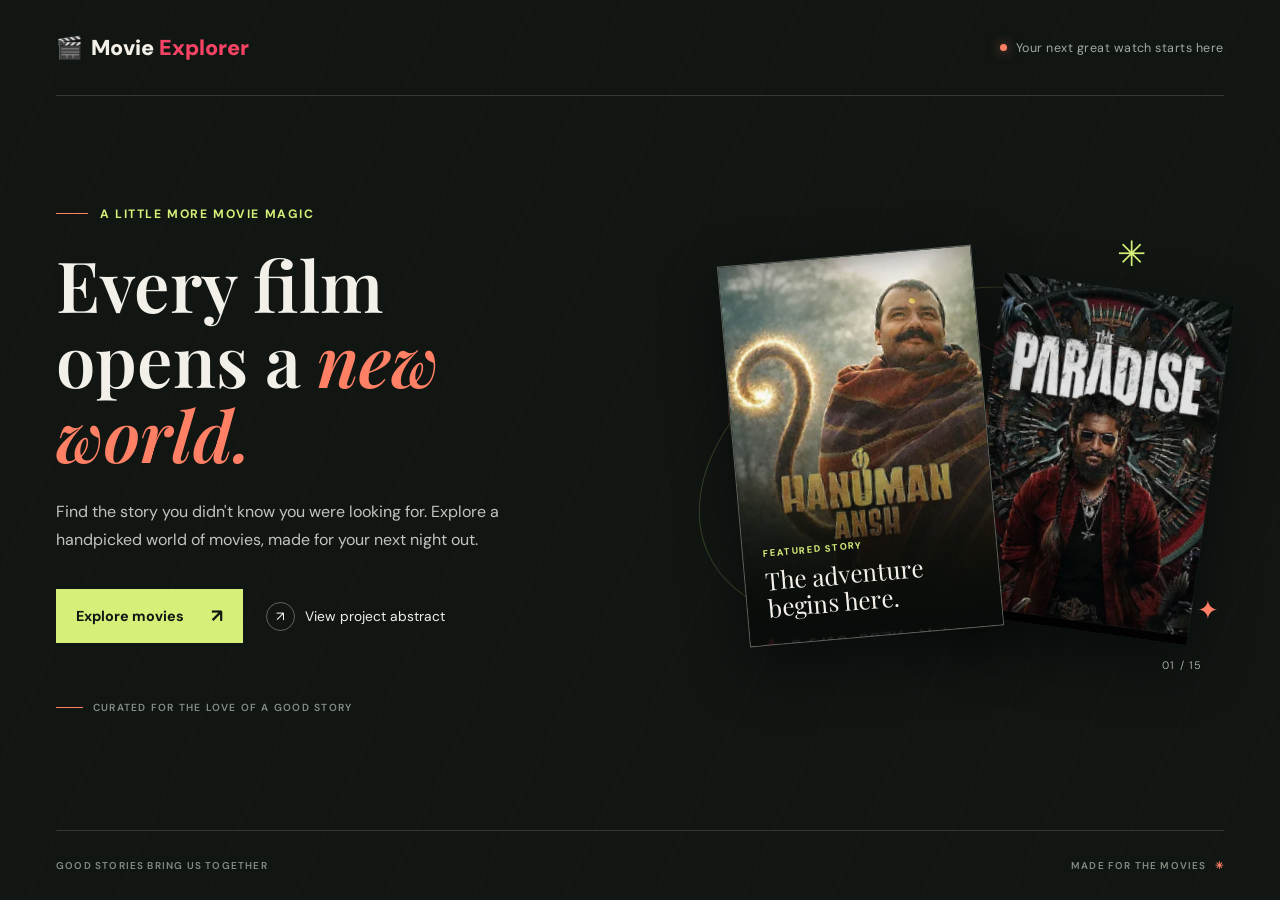
==== index1.html @ d6d58b43 "Add Movie Explorer welcome page" ====
<!DOCTYPE html>
<html lang="en">
<head>
  <meta charset="UTF-8">
  <meta name="viewport" content="width=device-width, initial-scale=1.0">
  <meta name="theme-color" content="#111613">
  <meta name="description" content="Step into Movie Explorer: discover stories, explore the collection, and find your next favorite film.">
  <title>Movie Explorer | Find Your Next Favorite</title>
  <link rel="preconnect" href="https://fonts.googleapis.com">
  <link rel="preconnect" href="https://fonts.gstatic.com" crossorigin>
  <link href="https://fonts.googleapis.com/css2?family=DM+Sans:wght@400;500;600;700&family=Playfair+Display:wght@600;700;800&display=swap" rel="stylesheet">
  <link rel="stylesheet" href="index1.css">
</head>
<body class="welcome-page">
  <main class="welcome-shell">
    <header class="welcome-header">
      <a class="wordmark" href="index1.html" aria-label="Movie Explorer home">
        <span aria-hidden="true">🎬</span>
        <span>Movie <span class="wordmark-accent">Explorer</span></span>
      </a>
      <span class="header-note"><span class="status-dot" aria-hidden="true"></span> Your next great watch starts here</span>
    </header>

    <section class="welcome-hero" aria-labelledby="hero-title">
      <div class="hero-copy">
        <p class="eyebrow"><span class="eyebrow-line" aria-hidden="true"></span> A little more movie magic</p>
        <h1 id="hero-title">Every film<br>opens a <em>new world.</em></h1>
        <p class="hero-description">Find the story you didn't know you were looking for. Explore a handpicked world of movies, made for your next night out.</p>
        <div class="hero-actions">
          <a class="action-primary" href="index.html">
            Explore movies <span aria-hidden="true">↗</span>
          </a>
          <a class="action-secondary" href="Movie%20Explorer%20Abstract.pdf" target="_blank" rel="noopener noreferrer">
            <span class="document-icon" aria-hidden="true">↗</span> View project abstract
          </a>
        </div>
        <div class="hero-footnote"><span class="footnote-rule" aria-hidden="true"></span> CURATED FOR THE LOVE OF A GOOD STORY</div>
      </div>

      <div class="poster-scene" aria-label="Featured movie posters">
        <div class="scene-orbit orbit-one" aria-hidden="true"></div>
        <div class="scene-orbit orbit-two" aria-hidden="true"></div>
        <figure class="poster poster-back">
          <img src="images/the-paradise.png" alt="The Paradise movie poster">
        </figure>
        <figure class="poster poster-front">
          <img src="images/hanuman-ansh.png" alt="HanuMan movie poster">
          <figcaption><span class="poster-label">FEATURED STORY</span><span class="poster-title">The adventure<br>begins here.</span></figcaption>
        </figure>
        <span class="scene-sparkle sparkle-one" aria-hidden="true">✳</span>
        <span class="scene-sparkle sparkle-two" aria-hidden="true">✦</span>
        <span class="scene-index" aria-hidden="true">01 / 15</span>
      </div>
    </section>

    <footer class="welcome-footer">
      <span>GOOD STORIES BRING US TOGETHER</span>
      <span class="footer-mark">MADE FOR THE MOVIES <span aria-hidden="true">✳</span></span>
    </footer>
  </main>
</body>
---- index1.css ----
:root {
  color-scheme: dark;
  --ink: #111613;
  --ink-soft: #1b231d;
  --paper: #f2f0e8;
  --muted: #a3aaa0;
  --lime: #d5ef78;
  --coral: #ff8065;
  --line: rgba(242, 240, 232, 0.16);
  --font-body: "DM Sans", sans-serif;
  --font-display: "Playfair Display", Georgia, serif;
}

*,
*::before,
*::after {
  box-sizing: border-box;
}

html {
  min-width: 320px;
  background: var(--ink);
}

body {
  margin: 0;
  min-height: 100vh;
  color: var(--paper);
  font-family: var(--font-body);
  -webkit-font-smoothing: antialiased;
}

a {
  color: inherit;
  text-decoration: none;
}

a:focus-visible {
  outline: 2px solid var(--lime);
  outline-offset: 5px;
}

.welcome-page {
  overflow-x: hidden;
  background-color: var(--ink);
  background-image: repeating-linear-gradient(
    115deg,
    transparent 0,
    transparent 79px,
    rgba(242, 240, 232, 0.018) 80px,
    transparent 81px
  );
}

.welcome-shell {
  width: min(100% - 112px, 1280px);
  min-height: 100vh;
  margin: 0 auto;
  display: flex;
  flex-direction: column;
}

.welcome-header {
  min-height: 96px;
  display: flex;
  align-items: center;
  justify-content: space-between;
  border-bottom: 1px solid var(--line);
  animation: arrive 650ms ease-out both;
}

.wordmark {
  display: inline-flex;
  align-items: center;
  gap: 8px;
  color: var(--paper);
  font-size: 1.35rem;
  font-weight: 900;
}

.wordmark-accent {
  color: #f84464;
}

.header-note {
  display: inline-flex;
  align-items: center;
  gap: 9px;
  color: var(--muted);
  font-size: 0.78rem;
  letter-spacing: 0.04em;
}

.status-dot {
  width: 7px;
  height: 7px;
  border-radius: 50%;
  background: var(--coral);
  box-shadow: 0 0 12px rgba(255, 128, 101, 0.65);
}

.welcome-hero {
  flex: 1;
  min-height: 610px;
  display: grid;
  grid-template-columns: minmax(0, 1fr) minmax(390px, 0.95fr);
  align-items: center;
  gap: 48px;
  padding: 48px 0 54px;
}

.hero-copy {
  position: relative;
  z-index: 2;
  padding: 20px 0;
  animation: arrive 750ms 100ms ease-out both;
}

.eyebrow {
  display: flex;
  align-items: center;
  gap: 12px;
  margin: 0 0 25px;
  color: var(--lime);
  font-size: 0.76rem;
  font-weight: 700;
  letter-spacing: 0.13em;
  text-transform: uppercase;
}

.eyebrow-line {
  width: 32px;
  height: 1px;
  background: var(--coral);
}

.hero-copy h1 {
  max-width: 650px;
  margin: 0;
  font-family: var(--font-display);
  font-size: 4.4rem;
  font-weight: 600;
  line-height: 1.07;
}

.hero-copy h1 em {
  color: var(--coral);
  font-weight: 600;
}

.hero-description {
  max-width: 460px;
  margin: 25px 0 0;
  color: #c1c5bd;
  font-size: 1rem;
  line-height: 1.8;
}

.hero-actions {
  display: flex;
  align-items: center;
  gap: 23px;
  flex-wrap: wrap;
  margin-top: 34px;
}

.action-primary {
  min-height: 54px;
  display: inline-flex;
  align-items: center;
  justify-content: center;
  gap: 27px;
  padding: 0 20px;
  background: var(--lime);
  color: var(--ink);
  font-size: 0.9rem;
  font-weight: 700;
  transition: background-color 180ms ease, transform 180ms ease;
}

.action-primary span {
  font-size: 1.15rem;
  transition: transform 180ms ease;
}

.action-primary:hover {
  transform: translateY(-2px);
  background: #e2f89a;
}

.action-primary:hover span {
  transform: translate(2px, -2px);
}

.action-secondary {
  min-height: 48px;
  display: inline-flex;
  align-items: center;
  gap: 10px;
  color: var(--paper);
  font-size: 0.86rem;
  transition: color 180ms ease;
}

.action-secondary:hover {
  color: var(--lime);
}

.document-icon {
  width: 29px;
  height: 29px;
  display: grid;
  place-items: center;
  border: 1px solid rgba(242, 240, 232, 0.35);
  border-radius: 50%;
  font-size: 0.85rem;
}

.hero-footnote {
  display: flex;
  align-items: center;
  gap: 10px;
  margin-top: 58px;
  color: #858d82;
  font-size: 0.64rem;
  font-weight: 600;
  letter-spacing: 0.12em;
}

.footnote-rule {
  width: 27px;
  height: 1px;
  background: var(--coral);
}

.poster-scene {
  position: relative;
  width: 100%;
  height: 475px;
  isolation: isolate;
  animation: arrive 850ms 180ms ease-out both;
}

.scene-orbit {
  position: absolute;
  z-index: -1;
  border: 1px solid rgba(213, 239, 120, 0.2);
  border-radius: 50%;
  transform: rotate(-25deg);
}

.orbit-one {
  width: 470px;
  height: 300px;
  top: 82px;
  left: 8px;
}

.orbit-two {
  width: 410px;
  height: 260px;
  top: 106px;
  left: 38px;
  border-color: rgba(255, 128, 101, 0.22);
  transform: rotate(26deg);
}

.poster {
  position: absolute;
  overflow: hidden;
  margin: 0;
  background: var(--ink-soft);
  box-shadow: 0 22px 58px rgba(0, 0, 0, 0.48);
}

.poster img {
  width: 100%;
  height: 100%;
  display: block;
  object-fit: cover;
}

.poster-back {
  top: 64px;
  right: 12px;
  width: 232px;
  height: 344px;
  transform: rotate(8deg);
  opacity: 0.88;
}

.poster-front {
  top: 32px;
  left: 55px;
  width: 255px;
  height: 382px;
  transform: rotate(-5deg);
  border: 1px solid rgba(242, 240, 232, 0.3);
  animation: poster-settle 900ms 450ms cubic-bezier(0.2, 0.8, 0.2, 1) both;
}

.poster-front::after {
  position: absolute;
  inset: 36% 0 0;
  background: linear-gradient(180deg, transparent, rgba(10, 14, 11, 0.9));
  content: "";
}

.poster-front figcaption {
  position: absolute;
  z-index: 1;
  right: 20px;
  bottom: 22px;
  left: 20px;
  display: flex;
  flex-direction: column;
  gap: 8px;
}

.poster-label {
  color: var(--lime);
  font-size: 0.59rem;
  font-weight: 700;
  letter-spacing: 0.15em;
}

.poster-title {
  color: var(--paper);
  font-family: var(--font-display);
  font-size: 1.52rem;
  line-height: 1.14;
}

.scene-sparkle {
  position: absolute;
  color: var(--lime);
  line-height: 1;
}

.sparkle-one {
  top: 14px;
  right: 78px;
  font-size: 2.2rem;
  animation: twinkle 3s ease-in-out infinite;
}

.sparkle-two {
  right: 5px;
  bottom: 74px;
  color: var(--coral);
  font-size: 1.6rem;
  animation: twinkle 3s 1s ease-in-out infinite;
}

.scene-index {
  position: absolute;
  right: 22px;
  bottom: 26px;
  color: var(--muted);
  font-size: 0.68rem;
  letter-spacing: 0.1em;
}

.welcome-footer {
  min-height: 70px;
  display: flex;
  align-items: center;
  justify-content: space-between;
  gap: 16px;
  border-top: 1px solid var(--line);
  color: #858d82;
  font-size: 0.62rem;
  font-weight: 600;
  letter-spacing: 0.12em;
  animation: arrive 700ms 280ms ease-out both;
}

.footer-mark span {
  padding-left: 5px;
  color: var(--coral);
}

@keyframes arrive {
  from {
    opacity: 0;
    transform: translateY(14px);
  }

  to {
    opacity: 1;
    transform: translateY(0);
  }
}

@keyframes poster-settle {
  from {
    opacity: 0;
    transform: translateY(18px) rotate(-2deg);
  }

  to {
    opacity: 1;
    transform: translateY(0) rotate(-5deg);
  }
}

@keyframes twinkle {
  0%,
  100% {
    opacity: 0.65;
    transform: scale(0.9) rotate(0);
  }

  50% {
    opacity: 1;
    transform: scale(1.08) rotate(12deg);
  }
}

@media (max-width: 900px) {
  .welcome-shell {
    width: min(100% - 64px, 700px);
  }

  .welcome-hero {
    min-height: unset;
    grid-template-columns: 1fr;
    gap: 10px;
    padding: 74px 0 36px;
  }

  .hero-copy h1 {
    font-size: 4rem;
  }

  .poster-scene {
    width: min(100%, 520px);
    justify-self: center;
    height: 430px;
  }

  .poster-front {
    left: 74px;
  }

  .poster-back {
    right: 68px;
  }

  .orbit-one {
    left: 20px;
  }

  .orbit-two {
    left: 50px;
  }

  .hero-footnote {
    margin-top: 36px;
  }
}

@media (max-width: 520px) {
  .welcome-shell {
    width: calc(100% - 40px);
  }

  .welcome-header {
    min-height: 74px;
  }

  .wordmark {
    gap: 9px;
    font-size: 1rem;
  }

  .header-note {
    max-width: 120px;
    font-size: 0.68rem;
    line-height: 1.4;
  }

  .welcome-hero {
    padding-top: 58px;
  }

  .eyebrow {
    margin-bottom: 18px;
    font-size: 0.66rem;
  }

  .hero-copy h1 {
    font-size: 3rem;
  }

  .hero-description {
    margin-top: 18px;
    font-size: 0.91rem;
  }

  .hero-actions {
    align-items: flex-start;
    flex-direction: column;
    gap: 10px;
    margin-top: 25px;
  }

  .action-primary {
    min-height: 50px;
  }

  .hero-footnote {
    margin-top: 28px;
    font-size: 0.56rem;
  }

  .poster-scene {
    height: 350px;
    margin-top: 12px;
  }

  .poster-front {
    top: 26px;
    left: calc(50% - 132px);
    width: 210px;
    height: 315px;
  }

  .poster-back {
    top: 54px;
    right: calc(50% - 178px);
    width: 190px;
    height: 282px;
  }

  .poster-title {
    font-size: 1.25rem;
  }

  .orbit-one {
    top: 60px;
    left: 50%;
    width: 370px;
    height: 240px;
    transform: translateX(-50%) rotate(-25deg);
  }

  .orbit-two {
    top: 85px;
    left: 50%;
    width: 340px;
    height: 210px;
    transform: translateX(-50%) rotate(26deg);
  }

  .sparkle-one {
    top: 4px;
    right: 14px;
  }

  .sparkle-two {
    right: 8px;
    bottom: 30px;
  }

  .scene-index {
    right: 4px;
    bottom: 9px;
  }

  .welcome-footer {
    min-height: 60px;
    font-size: 0.51rem;
    letter-spacing: 0.08em;
  }
}

@media (prefers-reduced-motion: reduce) {
  *,
  *::before,
  *::after {
    animation-duration: 0.01ms !important;
    animation-iteration-count: 1 !important;
    scroll-behavior: auto !important;
    transition-duration: 0.01ms !important;
  }
}
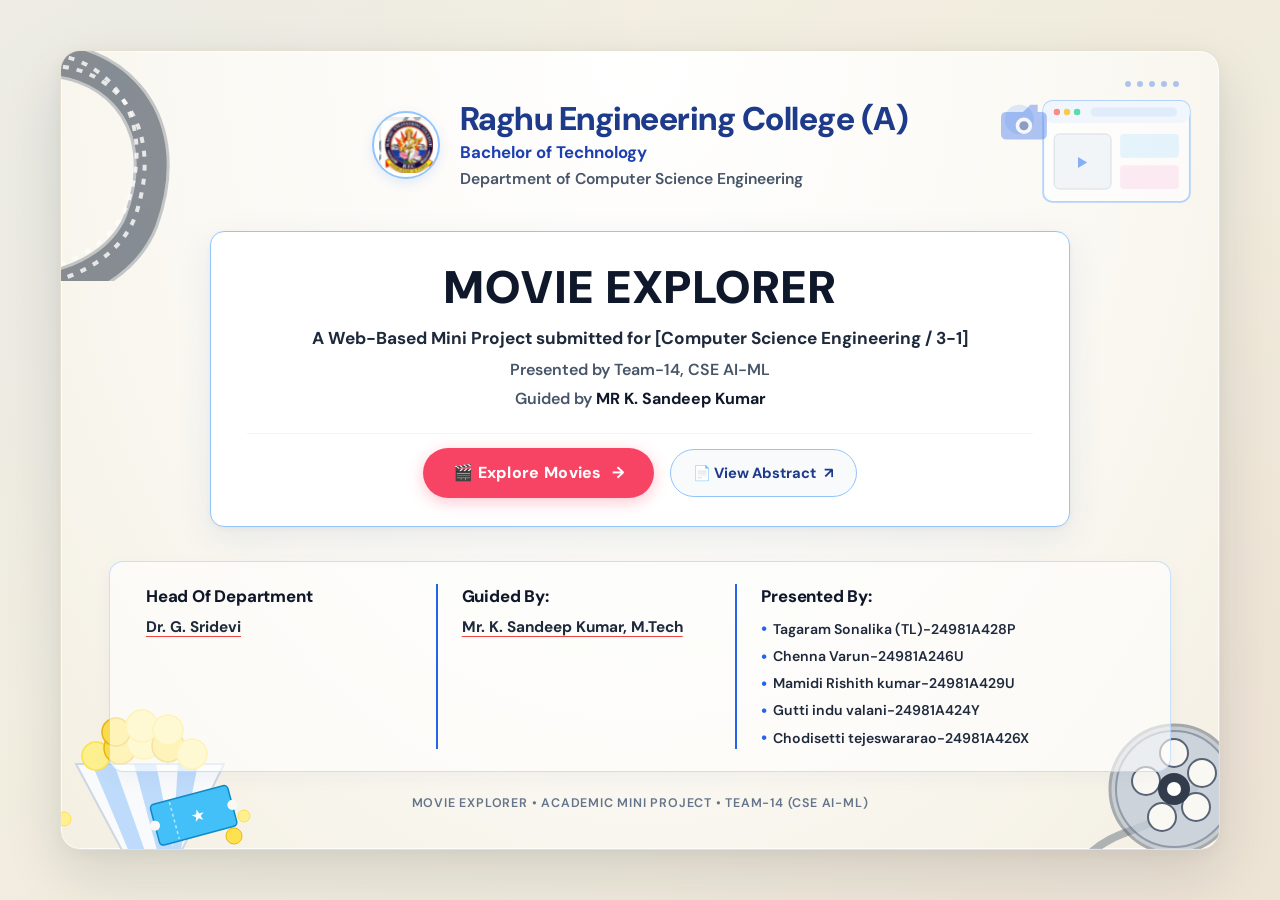
==== commit 619acc28: "feat: redesign Movieexplorer.html cover page with college project presentation style" ====
--- a/index1.html
+++ b/index1.html
@@ -3,59 +3,219 @@
 <head>
   <meta charset="UTF-8">
   <meta name="viewport" content="width=device-width, initial-scale=1.0">
-  <meta name="theme-color" content="#111613">
-  <meta name="description" content="Step into Movie Explorer: discover stories, explore the collection, and find your next favorite film.">
-  <title>Movie Explorer | Find Your Next Favorite</title>
+  <meta name="theme-color" content="#fbf9f4">
+  <meta name="description" content="Movie Explorer — A Web-Based Mini Project submitted for Computer Science Engineering / 3-1 by Team-14, CSE AI-ML at Raghu Engineering College (A).">
+  <title>Movie Explorer — Project Presentation Cover</title>
   <link rel="preconnect" href="https://fonts.googleapis.com">
   <link rel="preconnect" href="https://fonts.gstatic.com" crossorigin>
-  <link href="https://fonts.googleapis.com/css2?family=DM+Sans:wght@400;500;600;700&family=Playfair+Display:wght@600;700;800&display=swap" rel="stylesheet">
+  <link href="https://fonts.googleapis.com/css2?family=DM+Sans:ital,opsz,wght@0,9..40,400;0,9..40,600;0,9..40,700;0,9..40,800;0,9..40,900;1,9..40,700&display=swap" rel="stylesheet">
   <link rel="stylesheet" href="index1.css">
 </head>
-<body class="welcome-page">
-  <main class="welcome-shell">
-    <header class="welcome-header">
-      <a class="wordmark" href="index1.html" aria-label="Movie Explorer home">
-        <span aria-hidden="true">🎬</span>
-        <span>Movie <span class="wordmark-accent">Explorer</span></span>
-      </a>
-      <span class="header-note"><span class="status-dot" aria-hidden="true"></span> Your next great watch starts here</span>
-    </header>
-
-    <section class="welcome-hero" aria-labelledby="hero-title">
-      <div class="hero-copy">
-        <p class="eyebrow"><span class="eyebrow-line" aria-hidden="true"></span> A little more movie magic</p>
-        <h1 id="hero-title">Every film<br>opens a <em>new world.</em></h1>
-        <p class="hero-description">Find the story you didn't know you were looking for. Explore a handpicked world of movies, made for your next night out.</p>
-        <div class="hero-actions">
-          <a class="action-primary" href="index.html">
-            Explore movies <span aria-hidden="true">↗</span>
-          </a>
-          <a class="action-secondary" href="Movie%20Explorer%20Abstract.pdf" target="_blank" rel="noopener noreferrer">
-            <span class="document-icon" aria-hidden="true">↗</span> View project abstract
-          </a>
-        </div>
-        <div class="hero-footnote"><span class="footnote-rule" aria-hidden="true"></span> CURATED FOR THE LOVE OF A GOOD STORY</div>
+<body>
+
+  <!-- ==========================================================================
+       ACADEMIC PROJECT COVER PRESENTATION SLIDE
+       Inspired by Raghu Engineering College (A) Mini-Project Viva Presentation
+       ========================================================================== -->
+  <main class="cover-presentation-frame" role="main" aria-label="Project Presentation Cover Page">
+
+    <!-- ----------------------------------------------------------------------
+         DECORATIVE MOVIE & CINEMA ILLUSTRATIONS (Vector SVGs)
+         ---------------------------------------------------------------------- -->
+    
+    <!-- 1. Top-Left: Curving 35mm Cinema Film Strip -->
+    <svg class="deco-element deco-film-strip-left" viewBox="0 0 200 240" fill="none" xmlns="http://www.w3.org/2000/svg" aria-hidden="true">
+      <path d="M-10 20 C 60 10, 140 70, 100 180 C 80 230, 20 250, -15 250" stroke="#334155" stroke-width="36" stroke-linecap="round" opacity="0.32" />
+      <path d="M-10 20 C 60 10, 140 70, 100 180 C 80 230, 20 250, -15 250" stroke="#1e293b" stroke-width="30" stroke-linecap="round" opacity="0.45" />
+      <!-- Perforation Holes -->
+      <path d="M-6 26 C 58 16, 130 72, 94 176 C 76 222, 22 242, -10 244" stroke="#ffffff" stroke-width="4" stroke-dasharray="6 8" fill="none" opacity="0.8" />
+      <path d="M-14 14 C 50 4, 122 60, 86 164 C 68 210, 14 230, -18 232" stroke="#ffffff" stroke-width="4" stroke-dasharray="6 8" fill="none" opacity="0.8" />
+    </svg>
+
+    <!-- 2. Top-Right: Cinema Camera & Web Browser Window -->
+    <svg class="deco-element deco-camera-top-right" viewBox="0 0 240 180" fill="none" xmlns="http://www.w3.org/2000/svg" aria-hidden="true">
+      <!-- Floating Web Browser Wireframe Window -->
+      <rect x="70" y="30" width="160" height="110" rx="10" fill="#ffffff" stroke="#93c5fd" stroke-width="2" opacity="0.85" />
+      <rect x="70" y="30" width="160" height="24" rx="10" fill="#eff6ff" />
+      <!-- Browser Dots -->
+      <circle cx="85" cy="42" r="3.5" fill="#f87171" />
+      <circle cx="96" cy="42" r="3.5" fill="#fbbf24" />
+      <circle cx="107" cy="42" r="3.5" fill="#34d399" />
+      <rect x="122" y="37" width="94" height="10" rx="5" fill="#dbeafe" />
+      <!-- Video / Card Thumbnails in Browser -->
+      <rect x="82" y="66" width="62" height="60" rx="6" fill="#f1f5f9" stroke="#cbd5e1" stroke-width="1" />
+      <polygon points="108,91 108,103 118,97" fill="#3b82f6" opacity="0.75" />
+      <rect x="154" y="66" width="64" height="26" rx="4" fill="#e0f2fe" />
+      <rect x="154" y="100" width="64" height="26" rx="4" fill="#fce7f3" />
+
+      <!-- Movie Camera Icon behind -->
+      <circle cx="44" cy="50" r="16" fill="#60a5fa" opacity="0.25" />
+      <path d="M30 42 L48 42 L56 34 L64 34 L64 42 L68 42 C72 42 74 44 74 48 L74 66 C74 70 72 72 68 72 L30 72 C26 72 24 70 24 66 L24 48 C24 44 26 42 30 42 Z" fill="#2563eb" opacity="0.45" />
+      <circle cx="49" cy="57" r="9" fill="#ffffff" opacity="0.9" />
+      <circle cx="49" cy="57" r="5" fill="#1e3a8a" opacity="0.6" />
+    </svg>
+
+    <!-- Decorative Top-Right Bokeh Dots -->
+    <div class="deco-element deco-dots-top-right" aria-hidden="true">
+      <div class="deco-dot"></div>
+      <div class="deco-dot"></div>
+      <div class="deco-dot"></div>
+      <div class="deco-dot"></div>
+      <div class="deco-dot"></div>
+    </div>
+
+    <!-- 3. Bottom-Left: Popcorn Bucket & Admission Tickets -->
+    <svg class="deco-element deco-popcorn-bottom-left" viewBox="0 0 210 220" fill="none" xmlns="http://www.w3.org/2000/svg" aria-hidden="true">
+      <!-- Popcorn Tub Base -->
+      <polygon points="30,120 78,210 134,210 178,120" fill="#f8fafc" stroke="#cbd5e1" stroke-width="2" />
+      <!-- Tub Stripes -->
+      <polygon points="46,120 84,210 100,210 68,120" fill="#93c5fd" opacity="0.6" />
+      <polygon points="88,120 112,210 128,210 110,120" fill="#93c5fd" opacity="0.6" />
+      <polygon points="132,120 126,210 134,210 152,120" fill="#93c5fd" opacity="0.6" />
+      
+      <!-- Fluffy Golden Popcorn Kernels -->
+      <circle cx="50" cy="112" r="14" fill="#fef08a" stroke="#fde047" stroke-width="1.5" />
+      <circle cx="74" cy="104" r="16" fill="#fde047" stroke="#eab308" stroke-width="1.5" />
+      <circle cx="98" cy="98" r="17" fill="#fef08a" stroke="#fde047" stroke-width="1.5" />
+      <circle cx="122" cy="102" r="16" fill="#fde047" stroke="#eab308" stroke-width="1.5" />
+      <circle cx="146" cy="110" r="15" fill="#fef08a" stroke="#fde047" stroke-width="1.5" />
+      <circle cx="70" cy="88" r="14" fill="#fde047" stroke="#eab308" stroke-width="1.5" />
+      <circle cx="96" cy="82" r="16" fill="#fef08a" stroke="#fde047" stroke-width="1.5" />
+      <circle cx="122" cy="86" r="15" fill="#fef08a" stroke="#fde047" stroke-width="1.5" />
+
+      <!-- Spilled popcorn kernels -->
+      <circle cx="18" cy="175" r="7" fill="#fef08a" stroke="#fde047" stroke-width="1" />
+      <circle cx="188" cy="192" r="8" fill="#fde047" stroke="#eab308" stroke-width="1" />
+      <circle cx="198" cy="172" r="6" fill="#fef08a" stroke="#fde047" stroke-width="1" />
+
+      <!-- Movie Tickets (Overlapping in Cyan/Blue) -->
+      <g transform="rotate(-15 150 180)">
+        <rect x="110" y="150" width="80" height="42" rx="4" fill="#38bdf8" stroke="#0284c7" stroke-width="1.5" />
+        <circle cx="110" cy="171" r="5" fill="#fbf9f4" />
+        <circle cx="190" cy="171" r="5" fill="#fbf9f4" />
+        <line x1="130" y1="152" x2="130" y2="190" stroke="#bae6fd" stroke-width="1.5" stroke-dasharray="3 3" />
+        <text x="148" y="177" font-family="'DM Sans',sans-serif" font-size="14" font-weight="900" fill="#ffffff">★</text>
+      </g>
+    </svg>
+
+    <!-- 4. Bottom-Right: Film Reel & Curving Tape -->
+    <svg class="deco-element deco-reel-bottom-right" viewBox="0 0 220 220" fill="none" xmlns="http://www.w3.org/2000/svg" aria-hidden="true">
+      <!-- Tape trail -->
+      <path d="M60 210 C 100 170, 130 190, 170 140" stroke="#334155" stroke-width="8" stroke-linecap="round" opacity="0.4" />
+      <!-- Metal Reel Circle Outer -->
+      <circle cx="150" cy="140" r="64" fill="#94a3b8" stroke="#475569" stroke-width="3" opacity="0.5" />
+      <circle cx="150" cy="140" r="58" fill="#cbd5e1" stroke="#64748b" stroke-width="2" opacity="0.65" />
+      <!-- Cutout Holes in Reel -->
+      <circle cx="150" cy="104" r="14" fill="#fbf9f4" stroke="#475569" stroke-width="2" />
+      <circle cx="178" cy="124" r="14" fill="#fbf9f4" stroke="#475569" stroke-width="2" />
+      <circle cx="172" cy="158" r="14" fill="#fbf9f4" stroke="#475569" stroke-width="2" />
+      <circle cx="138" cy="168" r="14" fill="#fbf9f4" stroke="#475569" stroke-width="2" />
+      <circle cx="122" cy="132" r="14" fill="#fbf9f4" stroke="#475569" stroke-width="2" />
+      <!-- Center Spindle -->
+      <circle cx="150" cy="140" r="16" fill="#1e293b" />
+      <circle cx="150" cy="140" r="7" fill="#ffffff" />
+    </svg>
+
+    <!-- ----------------------------------------------------------------------
+         PAGE CONTENT SHELL (Header, Main Title Box, Bottom Meta Info)
+         ---------------------------------------------------------------------- -->
+    <div class="cover-content-shell">
+
+      <!-- SECTION 2: COLLEGE HEADER -->
+      <header class="college-header-block" role="banner">
+        <div class="college-logo-wrap" title="Raghu Engineering College (A)">
+          <img 
+            src="images/college_logo.png" 
+            alt="Raghu Engineering College Logo" 
+            class="college-logo-img"
+            onerror="this.onerror=null; this.src='../images/college_logo.png';"
+          />
+        </div>
+        <div class="college-text-meta">
+          <h1 class="college-name">Raghu Engineering College (A)</h1>
+          <p class="college-degree">Bachelor of Technology</p>
+          <p class="college-dept">Department of Computer Science Engineering</p>
+        </div>
+      </header>
+
+      <!-- SECTION 3: MAIN PROJECT TITLE CARD -->
+      <section class="project-title-card-container" aria-label="Main Project Details">
+        <div class="project-title-card">
+          <h2 class="project-main-heading">MOVIE EXPLORER</h2>
+          
+          <p class="project-sub-meta">
+            A Web-Based Mini Project submitted for [Computer Science Engineering / 3-1]
+          </p>
+          
+          <p class="project-team-line">
+            Presented by Team-14, CSE AI-ML
+          </p>
+          
+          <p class="project-guide-line">
+            Guided by <span class="project-guide-name">MR K. Sandeep Kumar</span>
+          </p>
+
+          <!-- Interactive Action Buttons -->
+          <div class="project-card-actions">
+            <a href="index.html" class="btn-explore-movies" id="btnExploreMovies" aria-label="Explore movies application">
+              <span>🎬 Explore Movies</span>
+              <span aria-hidden="true">→</span>
+            </a>
+            
+            <a 
+              href="Movie%20Explorer%20Abstract.pdf" 
+              target="_blank" 
+              rel="noopener noreferrer" 
+              class="btn-abstract-doc"
+              title="View the academic project abstract document in a new tab"
+            >
+              <span>📄 View Abstract</span>
+              <span aria-hidden="true">↗</span>
+            </a>
+          </div>
+        </div>
+      </section>
+
+      <!-- SECTION 4: BOTTOM THREE-COLUMN INFORMATION SECTION -->
+      <footer class="bottom-info-columns" role="contentinfo" aria-label="Academic Stakeholders and Team Roster">
+        
+        <!-- Column 1: Head of Department -->
+        <div class="bottom-info-col">
+          <h3 class="info-col-label">Head Of Department</h3>
+          <p class="info-col-name">
+            <span class="underline-accent">Dr. G. Sridevi</span>
+          </p>
+        </div>
+
+        <!-- Column 2: Project Guide -->
+        <div class="bottom-info-col">
+          <h3 class="info-col-label">Guided By:</h3>
+          <p class="info-col-name">
+            <span class="underline-accent">Mr. K. Sandeep Kumar, M.Tech</span>
+          </p>
+        </div>
+
+        <!-- Column 3: Project Team (Preserving exact supplied names and registration numbers) -->
+        <div class="bottom-info-col">
+          <h3 class="info-col-label">Presented By:</h3>
+          <ul class="team-roster-list" aria-label="Team Members">
+            <li class="team-member-item">Tagaram Sonalika (TL)-24981A428P</li>
+            <li class="team-member-item">Chenna Varun-24981A246U</li>
+            <li class="team-member-item">Mamidi Rishith kumar-24981A429U</li>
+            <li class="team-member-item">Gutti indu valani-24981A424Y</li>
+            <li class="team-member-item">Chodisetti tejeswararao-24981A426X</li>
+          </ul>
+        </div>
+
+      </footer>
+
+      <!-- Subtle Academic Footnote -->
+      <div class="cover-footer-note" aria-hidden="true">
+        Movie Explorer &bull; Academic Mini Project &bull; Team-14 (CSE AI-ML)
       </div>
 
-      <div class="poster-scene" aria-label="Featured movie posters">
-        <div class="scene-orbit orbit-one" aria-hidden="true"></div>
-        <div class="scene-orbit orbit-two" aria-hidden="true"></div>
-        <figure class="poster poster-back">
-          <img src="images/the-paradise.png" alt="The Paradise movie poster">
-        </figure>
-        <figure class="poster poster-front">
-          <img src="images/hanuman-ansh.png" alt="HanuMan movie poster">
-          <figcaption><span class="poster-label">FEATURED STORY</span><span class="poster-title">The adventure<br>begins here.</span></figcaption>
-        </figure>
-        <span class="scene-sparkle sparkle-one" aria-hidden="true">✳</span>
-        <span class="scene-sparkle sparkle-two" aria-hidden="true">✦</span>
-        <span class="scene-index" aria-hidden="true">01 / 15</span>
-      </div>
-    </section>
-
-    <footer class="welcome-footer">
-      <span>GOOD STORIES BRING US TOGETHER</span>
-      <span class="footer-mark">MADE FOR THE MOVIES <span aria-hidden="true">✳</span></span>
-    </footer>
+    </div>
   </main>
-</body>+
+</body>
+</html>
--- a/index1.css
+++ b/index1.css
@@ -1,32 +1,69 @@
+/* ==========================================================================
+   Movie Explorer — Academic Project Cover Page Stylesheet
+   Design: Raghu Engineering College (A) B.Tech Mini Project Presentation
+   ========================================================================== */
+
 :root {
-  color-scheme: dark;
-  --ink: #111613;
-  --ink-soft: #1b231d;
-  --paper: #f2f0e8;
-  --muted: #a3aaa0;
-  --lime: #d5ef78;
-  --coral: #ff8065;
-  --line: rgba(242, 240, 232, 0.16);
-  --font-body: "DM Sans", sans-serif;
-  --font-display: "Playfair Display", Georgia, serif;
-}
-
-*,
-*::before,
-*::after {
+  --bg-cream: #fbf9f4;
+  --bg-cream-dark: #f3efe4;
+  --bg-card: #ffffff;
+  
+  --primary-navy: #1e3a8a;
+  --primary-blue: #2563eb;
+  --accent-blue: #3b82f6;
+  --light-blue: #dbeafe;
+  --border-blue: #93c5fd;
+  
+  --brand-red: #f84464;
+  --brand-red-hover: #d82b4a;
+  --brand-red-glow: rgba(248, 68, 100, 0.35);
+
+  --text-dark: #0f172a;
+  --text-main: #1e293b;
+  --text-muted: #475569;
+  --text-light: #64748b;
+  
+  --font-family: 'DM Sans', -apple-system, BlinkMacSystemFont, 'Segoe UI', Roboto, Helvetica, Arial, sans-serif;
+  --shadow-card: 0 12px 36px rgba(30, 58, 138, 0.08), 0 2px 6px rgba(0, 0, 0, 0.04);
+  --shadow-hover: 0 20px 48px rgba(30, 58, 138, 0.14), 0 4px 12px rgba(0, 0, 0, 0.06);
+  --shadow-btn: 0 4px 16px rgba(248, 68, 100, 0.3);
+  
+  --radius-sm: 8px;
+  --radius-md: 14px;
+  --radius-lg: 20px;
+  --radius-pill: 9999px;
+  
+  --transition: all 0.25s cubic-bezier(0.16, 1, 0.3, 1);
+}
+
+/* --- Base & Reset --- */
+*, *::before, *::after {
   box-sizing: border-box;
+  margin: 0;
+  padding: 0;
 }
 
 html {
-  min-width: 320px;
-  background: var(--ink);
+  font-size: 16px;
+  scroll-behavior: smooth;
+  -webkit-text-size-adjust: 100%;
 }
 
 body {
-  margin: 0;
+  font-family: var(--font-family);
+  background-color: #ede9dc;
+  background-image: 
+    radial-gradient(circle at 10% 20%, rgba(59, 130, 246, 0.05) 0%, transparent 40%),
+    radial-gradient(circle at 90% 80%, rgba(248, 68, 100, 0.04) 0%, transparent 40%),
+    linear-gradient(135deg, #f4f0e4 0%, #ede8d8 100%);
+  color: var(--text-dark);
   min-height: 100vh;
-  color: var(--paper);
-  font-family: var(--font-body);
+  display: flex;
+  align-items: center;
+  justify-content: center;
+  padding: 30px 16px;
+  line-height: 1.5;
+  overflow-x: hidden;
   -webkit-font-smoothing: antialiased;
 }
 
@@ -35,553 +72,468 @@
   text-decoration: none;
 }
 
-a:focus-visible {
-  outline: 2px solid var(--lime);
-  outline-offset: 5px;
-}
-
-.welcome-page {
-  overflow-x: hidden;
-  background-color: var(--ink);
-  background-image: repeating-linear-gradient(
-    115deg,
-    transparent 0,
-    transparent 79px,
-    rgba(242, 240, 232, 0.018) 80px,
-    transparent 81px
-  );
-}
-
-.welcome-shell {
-  width: min(100% - 112px, 1280px);
-  min-height: 100vh;
-  margin: 0 auto;
+button {
+  font: inherit;
+  cursor: pointer;
+  border: none;
+  background: none;
+}
+
+/* --- Main Presentation Slide Frame --- */
+.cover-presentation-frame {
+  position: relative;
+  width: 100%;
+  max-width: 1160px;
+  min-height: 640px;
+  background-color: var(--bg-cream);
+  background-image: 
+    radial-gradient(ellipse at 50% 0%, #ffffff 0%, #faf8f2 60%, #f4efe2 100%);
+  border: 1.5px solid #e5dfcf;
+  border-radius: var(--radius-lg);
+  box-shadow: 
+    0 24px 60px rgba(15, 23, 42, 0.12),
+    0 4px 16px rgba(15, 23, 42, 0.04),
+    inset 0 0 0 1px rgba(255, 255, 255, 0.8);
+  padding: 42px 48px 36px;
   display: flex;
   flex-direction: column;
-}
-
-.welcome-header {
-  min-height: 96px;
-  display: flex;
-  align-items: center;
   justify-content: space-between;
-  border-bottom: 1px solid var(--line);
-  animation: arrive 650ms ease-out both;
-}
-
-.wordmark {
-  display: inline-flex;
-  align-items: center;
-  gap: 8px;
-  color: var(--paper);
-  font-size: 1.35rem;
-  font-weight: 900;
-}
-
-.wordmark-accent {
-  color: #f84464;
-}
-
-.header-note {
-  display: inline-flex;
-  align-items: center;
-  gap: 9px;
-  color: var(--muted);
-  font-size: 0.78rem;
-  letter-spacing: 0.04em;
-}
-
-.status-dot {
-  width: 7px;
-  height: 7px;
+  overflow: hidden;
+  isolation: isolate;
+}
+
+/* --- Corner Decorative Illustrations (SVG/CSS) --- */
+.deco-element {
+  position: absolute;
+  pointer-events: none;
+  z-index: 1;
+}
+
+/* Top-Left Film Strip */
+.deco-film-strip-left {
+  top: -10px;
+  left: -20px;
+  width: 200px;
+  height: 240px;
+  opacity: 0.85;
+}
+
+/* Bottom-Left Popcorn & Tickets */
+.deco-popcorn-bottom-left {
+  bottom: -15px;
+  left: -15px;
+  width: 210px;
+  height: 220px;
+  opacity: 0.95;
+}
+
+/* Bottom-Right Film Reel */
+.deco-reel-bottom-right {
+  bottom: -20px;
+  right: -25px;
+  width: 220px;
+  height: 220px;
+  opacity: 0.9;
+}
+
+/* Top-Right Camera & Browser Wireframe */
+.deco-camera-top-right {
+  top: 15px;
+  right: 20px;
+  width: 220px;
+  height: 180px;
+  opacity: 0.8;
+}
+
+/* Decorative Bokeh Dots */
+.deco-dots-top-right {
+  top: 30px;
+  right: 40px;
+  display: flex;
+  gap: 6px;
+  opacity: 0.35;
+}
+
+.deco-dot {
+  width: 6px;
+  height: 6px;
   border-radius: 50%;
-  background: var(--coral);
-  box-shadow: 0 0 12px rgba(255, 128, 101, 0.65);
-}
-
-.welcome-hero {
-  flex: 1;
-  min-height: 610px;
-  display: grid;
-  grid-template-columns: minmax(0, 1fr) minmax(390px, 0.95fr);
-  align-items: center;
-  gap: 48px;
-  padding: 48px 0 54px;
-}
-
-.hero-copy {
+  background-color: var(--primary-blue);
+}
+
+/* --- Content Wrapper (Above Decorations) --- */
+.cover-content-shell {
   position: relative;
   z-index: 2;
-  padding: 20px 0;
-  animation: arrive 750ms 100ms ease-out both;
-}
-
-.eyebrow {
-  display: flex;
-  align-items: center;
-  gap: 12px;
-  margin: 0 0 25px;
-  color: var(--lime);
-  font-size: 0.76rem;
-  font-weight: 700;
-  letter-spacing: 0.13em;
-  text-transform: uppercase;
-}
-
-.eyebrow-line {
-  width: 32px;
-  height: 1px;
-  background: var(--coral);
-}
-
-.hero-copy h1 {
-  max-width: 650px;
-  margin: 0;
-  font-family: var(--font-display);
-  font-size: 4.4rem;
-  font-weight: 600;
-  line-height: 1.07;
-}
-
-.hero-copy h1 em {
-  color: var(--coral);
-  font-weight: 600;
-}
-
-.hero-description {
-  max-width: 460px;
-  margin: 25px 0 0;
-  color: #c1c5bd;
-  font-size: 1rem;
-  line-height: 1.8;
-}
-
-.hero-actions {
-  display: flex;
-  align-items: center;
-  gap: 23px;
-  flex-wrap: wrap;
-  margin-top: 34px;
-}
-
-.action-primary {
-  min-height: 54px;
-  display: inline-flex;
+  display: flex;
+  flex-direction: column;
+  height: 100%;
+  gap: 28px;
+}
+
+/* ==========================================================================
+   2. COLLEGE HEADER
+   ========================================================================== */
+.college-header-block {
+  display: flex;
   align-items: center;
   justify-content: center;
-  gap: 27px;
-  padding: 0 20px;
-  background: var(--lime);
-  color: var(--ink);
-  font-size: 0.9rem;
-  font-weight: 700;
-  transition: background-color 180ms ease, transform 180ms ease;
-}
-
-.action-primary span {
-  font-size: 1.15rem;
-  transition: transform 180ms ease;
-}
-
-.action-primary:hover {
-  transform: translateY(-2px);
-  background: #e2f89a;
-}
-
-.action-primary:hover span {
-  transform: translate(2px, -2px);
-}
-
-.action-secondary {
-  min-height: 48px;
-  display: inline-flex;
-  align-items: center;
-  gap: 10px;
-  color: var(--paper);
-  font-size: 0.86rem;
-  transition: color 180ms ease;
-}
-
-.action-secondary:hover {
-  color: var(--lime);
-}
-
-.document-icon {
-  width: 29px;
-  height: 29px;
-  display: grid;
-  place-items: center;
-  border: 1px solid rgba(242, 240, 232, 0.35);
+  gap: 20px;
+  text-align: center;
+  padding: 6px 0;
+}
+
+.college-logo-wrap {
+  width: 68px;
+  height: 68px;
   border-radius: 50%;
-  font-size: 0.85rem;
-}
-
-.hero-footnote {
-  display: flex;
-  align-items: center;
-  gap: 10px;
-  margin-top: 58px;
-  color: #858d82;
-  font-size: 0.64rem;
-  font-weight: 600;
-  letter-spacing: 0.12em;
-}
-
-.footnote-rule {
-  width: 27px;
-  height: 1px;
-  background: var(--coral);
-}
-
-.poster-scene {
-  position: relative;
-  width: 100%;
-  height: 475px;
-  isolation: isolate;
-  animation: arrive 850ms 180ms ease-out both;
-}
-
-.scene-orbit {
-  position: absolute;
-  z-index: -1;
-  border: 1px solid rgba(213, 239, 120, 0.2);
-  border-radius: 50%;
-  transform: rotate(-25deg);
-}
-
-.orbit-one {
-  width: 470px;
-  height: 300px;
-  top: 82px;
-  left: 8px;
-}
-
-.orbit-two {
-  width: 410px;
-  height: 260px;
-  top: 106px;
-  left: 38px;
-  border-color: rgba(255, 128, 101, 0.22);
-  transform: rotate(26deg);
-}
-
-.poster {
-  position: absolute;
+  background: #ffffff;
+  border: 2px solid var(--border-blue);
+  box-shadow: 0 4px 12px rgba(37, 99, 235, 0.12);
+  display: flex;
+  align-items: center;
+  justify-content: center;
+  flex-shrink: 0;
   overflow: hidden;
-  margin: 0;
-  background: var(--ink-soft);
-  box-shadow: 0 22px 58px rgba(0, 0, 0, 0.48);
-}
-
-.poster img {
+  padding: 4px;
+}
+
+.college-logo-img {
   width: 100%;
   height: 100%;
-  display: block;
-  object-fit: cover;
-}
-
-.poster-back {
-  top: 64px;
-  right: 12px;
-  width: 232px;
-  height: 344px;
-  transform: rotate(8deg);
-  opacity: 0.88;
-}
-
-.poster-front {
-  top: 32px;
-  left: 55px;
-  width: 255px;
-  height: 382px;
-  transform: rotate(-5deg);
-  border: 1px solid rgba(242, 240, 232, 0.3);
-  animation: poster-settle 900ms 450ms cubic-bezier(0.2, 0.8, 0.2, 1) both;
-}
-
-.poster-front::after {
-  position: absolute;
-  inset: 36% 0 0;
-  background: linear-gradient(180deg, transparent, rgba(10, 14, 11, 0.9));
-  content: "";
-}
-
-.poster-front figcaption {
-  position: absolute;
-  z-index: 1;
-  right: 20px;
-  bottom: 22px;
-  left: 20px;
+  object-fit: contain;
+}
+
+.college-logo-placeholder {
+  font-size: 1.8rem;
+}
+
+.college-text-meta {
   display: flex;
   flex-direction: column;
+  align-items: flex-start;
+  text-align: left;
+}
+
+.college-name {
+  font-size: clamp(1.45rem, 3.2vw, 2.05rem);
+  font-weight: 800;
+  color: var(--primary-navy);
+  letter-spacing: -0.5px;
+  line-height: 1.2;
+}
+
+.college-degree {
+  font-size: clamp(0.9rem, 2vw, 1.05rem);
+  font-weight: 700;
+  color: #1e40af;
+  margin-top: 2px;
+}
+
+.college-dept {
+  font-size: clamp(0.85rem, 1.8vw, 0.98rem);
+  font-weight: 600;
+  color: var(--text-muted);
+  margin-top: 2px;
+}
+
+/* ==========================================================================
+   3. MAIN PROJECT TITLE CARD
+   ========================================================================== */
+.project-title-card-container {
+  display: flex;
+  justify-content: center;
+  width: 100%;
+  margin: 6px 0;
+}
+
+.project-title-card {
+  width: 100%;
+  max-width: 860px;
+  background: var(--bg-card);
+  border: 1.5px solid var(--border-blue);
+  border-radius: var(--radius-md);
+  box-shadow: var(--shadow-card);
+  padding: 30px 36px 28px;
+  text-align: center;
+  position: relative;
+  transition: var(--transition);
+}
+
+.project-title-card:hover {
+  box-shadow: var(--shadow-hover);
+  border-color: var(--primary-blue);
+  transform: translateY(-2px);
+}
+
+.project-main-heading {
+  font-size: clamp(2rem, 4.5vw, 2.85rem);
+  font-weight: 900;
+  color: var(--text-dark);
+  letter-spacing: 2px;
+  line-height: 1.15;
+  margin-bottom: 12px;
+  text-transform: uppercase;
+}
+
+.project-sub-meta {
+  font-size: clamp(0.92rem, 2vw, 1.08rem);
+  font-weight: 700;
+  color: var(--text-main);
+  line-height: 1.5;
+  margin-bottom: 6px;
+}
+
+.project-team-line {
+  font-size: clamp(0.88rem, 1.8vw, 1rem);
+  font-weight: 600;
+  color: var(--text-muted);
+  margin-bottom: 5px;
+}
+
+.project-guide-line {
+  font-size: clamp(0.88rem, 1.8vw, 1rem);
+  font-weight: 600;
+  color: var(--text-muted);
+  margin-bottom: 22px;
+}
+
+.project-guide-name {
+  font-weight: 700;
+  color: var(--text-dark);
+}
+
+/* Action Buttons inside Title Card */
+.project-card-actions {
+  display: flex;
+  align-items: center;
+  justify-content: center;
+  gap: 16px;
+  flex-wrap: wrap;
+  padding-top: 14px;
+  border-top: 1px solid #f1f5f9;
+}
+
+.btn-explore-movies {
+  display: inline-flex;
+  align-items: center;
+  gap: 10px;
+  background: var(--brand-red);
+  color: #ffffff !important;
+  font-size: 1rem;
+  font-weight: 800;
+  padding: 13px 30px;
+  border-radius: var(--radius-pill);
+  box-shadow: var(--shadow-btn);
+  transition: var(--transition);
+  letter-spacing: 0.3px;
+}
+
+.btn-explore-movies:hover {
+  background: var(--brand-red-hover);
+  transform: translateY(-2px);
+  box-shadow: 0 8px 24px rgba(248, 68, 100, 0.45);
+}
+
+.btn-explore-movies:focus-visible {
+  outline: 3px solid var(--primary-blue);
+  outline-offset: 3px;
+}
+
+.btn-abstract-doc {
+  display: inline-flex;
+  align-items: center;
   gap: 8px;
-}
-
-.poster-label {
-  color: var(--lime);
-  font-size: 0.59rem;
+  background: #f8fafc;
+  color: var(--primary-navy) !important;
+  border: 1px solid var(--border-blue);
+  font-size: 0.92rem;
   font-weight: 700;
-  letter-spacing: 0.15em;
-}
-
-.poster-title {
-  color: var(--paper);
-  font-family: var(--font-display);
-  font-size: 1.52rem;
-  line-height: 1.14;
-}
-
-.scene-sparkle {
-  position: absolute;
-  color: var(--lime);
-  line-height: 1;
-}
-
-.sparkle-one {
-  top: 14px;
-  right: 78px;
-  font-size: 2.2rem;
-  animation: twinkle 3s ease-in-out infinite;
-}
-
-.sparkle-two {
-  right: 5px;
-  bottom: 74px;
-  color: var(--coral);
-  font-size: 1.6rem;
-  animation: twinkle 3s 1s ease-in-out infinite;
-}
-
-.scene-index {
-  position: absolute;
-  right: 22px;
-  bottom: 26px;
-  color: var(--muted);
-  font-size: 0.68rem;
-  letter-spacing: 0.1em;
-}
-
-.welcome-footer {
-  min-height: 70px;
-  display: flex;
-  align-items: center;
-  justify-content: space-between;
-  gap: 16px;
-  border-top: 1px solid var(--line);
-  color: #858d82;
-  font-size: 0.62rem;
+  padding: 12px 22px;
+  border-radius: var(--radius-pill);
+  transition: var(--transition);
+}
+
+.btn-abstract-doc:hover {
+  background: #eff6ff;
+  border-color: var(--primary-blue);
+  color: var(--primary-blue) !important;
+  transform: translateY(-1px);
+}
+
+/* ==========================================================================
+   4. BOTTOM THREE-COLUMN INFORMATION SECTION
+   ========================================================================== */
+.bottom-info-columns {
+  display: grid;
+  grid-template-columns: 1fr 1fr 1.35fr;
+  align-items: stretch;
+  background: rgba(255, 255, 255, 0.6);
+  border: 1px solid rgba(147, 197, 253, 0.5);
+  border-radius: var(--radius-md);
+  padding: 22px 28px;
+  box-shadow: 0 6px 20px rgba(30, 58, 138, 0.04);
+}
+
+.bottom-info-col {
+  padding: 0 24px;
+  display: flex;
+  flex-direction: column;
+}
+
+.bottom-info-col:first-child {
+  padding-left: 8px;
+}
+
+.bottom-info-col:not(:last-child) {
+  border-right: 2px solid var(--primary-blue);
+}
+
+.info-col-label {
+  font-size: 1.05rem;
+  font-weight: 800;
+  color: var(--text-dark);
+  margin-bottom: 8px;
+  letter-spacing: -0.2px;
+}
+
+.info-col-name {
+  font-size: 0.96rem;
+  font-weight: 700;
+  color: var(--text-main);
+  line-height: 1.4;
+}
+
+/* Red underline accent inspired by reference image */
+.underline-accent {
+  display: inline-block;
+  text-decoration: underline;
+  text-decoration-color: #ef4444;
+  text-underline-offset: 4px;
+}
+
+/* Team list styling */
+.team-roster-list {
+  list-style: none;
+  display: flex;
+  flex-direction: column;
+  gap: 4px;
+}
+
+.team-member-item {
+  font-size: 0.88rem;
   font-weight: 600;
-  letter-spacing: 0.12em;
-  animation: arrive 700ms 280ms ease-out both;
-}
-
-.footer-mark span {
-  padding-left: 5px;
-  color: var(--coral);
-}
-
-@keyframes arrive {
-  from {
-    opacity: 0;
-    transform: translateY(14px);
-  }
-
-  to {
-    opacity: 1;
-    transform: translateY(0);
-  }
-}
-
-@keyframes poster-settle {
-  from {
-    opacity: 0;
-    transform: translateY(18px) rotate(-2deg);
-  }
-
-  to {
-    opacity: 1;
-    transform: translateY(0) rotate(-5deg);
-  }
-}
-
-@keyframes twinkle {
-  0%,
-  100% {
-    opacity: 0.65;
-    transform: scale(0.9) rotate(0);
-  }
-
-  50% {
-    opacity: 1;
-    transform: scale(1.08) rotate(12deg);
-  }
-}
-
-@media (max-width: 900px) {
-  .welcome-shell {
-    width: min(100% - 64px, 700px);
-  }
-
-  .welcome-hero {
-    min-height: unset;
+  color: var(--text-main);
+  line-height: 1.45;
+  display: flex;
+  align-items: center;
+  gap: 6px;
+}
+
+.team-member-item::before {
+  content: "•";
+  color: var(--primary-blue);
+  font-weight: 800;
+  font-size: 1rem;
+}
+
+.team-tl-tag {
+  color: var(--primary-navy);
+  font-weight: 700;
+}
+
+/* Footer micro-tagline */
+.cover-footer-note {
+  text-align: center;
+  font-size: 0.78rem;
+  color: var(--text-light);
+  font-weight: 600;
+  letter-spacing: 0.8px;
+  text-transform: uppercase;
+  margin-top: -6px;
+}
+
+/* ==========================================================================
+   5. RESPONSIVE BREAKPOINTS
+   ========================================================================== */
+@media (max-width: 992px) {
+  .cover-presentation-frame {
+    padding: 32px 28px 28px;
+  }
+  
+  .bottom-info-columns {
     grid-template-columns: 1fr;
+    gap: 18px;
+    padding: 20px;
+  }
+  
+  .bottom-info-col {
+    padding: 0 0 16px 0 !important;
+  }
+  
+  .bottom-info-col:not(:last-child) {
+    border-right: none;
+    border-bottom: 1.5px solid var(--border-blue);
+  }
+
+  .deco-film-strip-left {
+    width: 140px;
+    height: 170px;
+  }
+
+  .deco-popcorn-bottom-left {
+    width: 150px;
+    height: 160px;
+  }
+
+  .deco-reel-bottom-right {
+    width: 150px;
+    height: 150px;
+  }
+
+  .deco-camera-top-right {
+    width: 160px;
+    height: 130px;
+  }
+}
+
+@media (max-width: 640px) {
+  body {
+    padding: 12px 8px;
+  }
+
+  .cover-presentation-frame {
+    padding: 24px 18px 20px;
+    border-radius: var(--radius-md);
+  }
+
+  .college-header-block {
+    flex-direction: column;
+    text-align: center;
     gap: 10px;
-    padding: 74px 0 36px;
-  }
-
-  .hero-copy h1 {
-    font-size: 4rem;
-  }
-
-  .poster-scene {
-    width: min(100%, 520px);
-    justify-self: center;
-    height: 430px;
-  }
-
-  .poster-front {
-    left: 74px;
-  }
-
-  .poster-back {
-    right: 68px;
-  }
-
-  .orbit-one {
-    left: 20px;
-  }
-
-  .orbit-two {
-    left: 50px;
-  }
-
-  .hero-footnote {
-    margin-top: 36px;
-  }
-}
-
-@media (max-width: 520px) {
-  .welcome-shell {
-    width: calc(100% - 40px);
-  }
-
-  .welcome-header {
-    min-height: 74px;
-  }
-
-  .wordmark {
-    gap: 9px;
-    font-size: 1rem;
-  }
-
-  .header-note {
-    max-width: 120px;
-    font-size: 0.68rem;
-    line-height: 1.4;
-  }
-
-  .welcome-hero {
-    padding-top: 58px;
-  }
-
-  .eyebrow {
-    margin-bottom: 18px;
-    font-size: 0.66rem;
-  }
-
-  .hero-copy h1 {
-    font-size: 3rem;
-  }
-
-  .hero-description {
-    margin-top: 18px;
-    font-size: 0.91rem;
-  }
-
-  .hero-actions {
-    align-items: flex-start;
-    flex-direction: column;
-    gap: 10px;
-    margin-top: 25px;
-  }
-
-  .action-primary {
-    min-height: 50px;
-  }
-
-  .hero-footnote {
-    margin-top: 28px;
-    font-size: 0.56rem;
-  }
-
-  .poster-scene {
-    height: 350px;
-    margin-top: 12px;
-  }
-
-  .poster-front {
-    top: 26px;
-    left: calc(50% - 132px);
-    width: 210px;
-    height: 315px;
-  }
-
-  .poster-back {
-    top: 54px;
-    right: calc(50% - 178px);
-    width: 190px;
-    height: 282px;
-  }
-
-  .poster-title {
-    font-size: 1.25rem;
-  }
-
-  .orbit-one {
-    top: 60px;
-    left: 50%;
-    width: 370px;
-    height: 240px;
-    transform: translateX(-50%) rotate(-25deg);
-  }
-
-  .orbit-two {
-    top: 85px;
-    left: 50%;
-    width: 340px;
-    height: 210px;
-    transform: translateX(-50%) rotate(26deg);
-  }
-
-  .sparkle-one {
-    top: 4px;
-    right: 14px;
-  }
-
-  .sparkle-two {
-    right: 8px;
-    bottom: 30px;
-  }
-
-  .scene-index {
-    right: 4px;
-    bottom: 9px;
-  }
-
-  .welcome-footer {
-    min-height: 60px;
-    font-size: 0.51rem;
-    letter-spacing: 0.08em;
-  }
-}
-
-@media (prefers-reduced-motion: reduce) {
-  *,
-  *::before,
-  *::after {
-    animation-duration: 0.01ms !important;
-    animation-iteration-count: 1 !important;
-    scroll-behavior: auto !important;
-    transition-duration: 0.01ms !important;
-  }
-}+  }
+
+  .college-text-meta {
+    align-items: center;
+    text-align: center;
+  }
+
+  .project-title-card {
+    padding: 22px 18px 20px;
+  }
+
+  .project-main-heading {
+    font-size: 1.85rem;
+  }
+
+  .btn-explore-movies,
+  .btn-abstract-doc {
+    width: 100%;
+    justify-content: center;
+    padding: 12px 18px;
+  }
+
+  .deco-element {
+    opacity: 0.45 !important;
+  }
+}
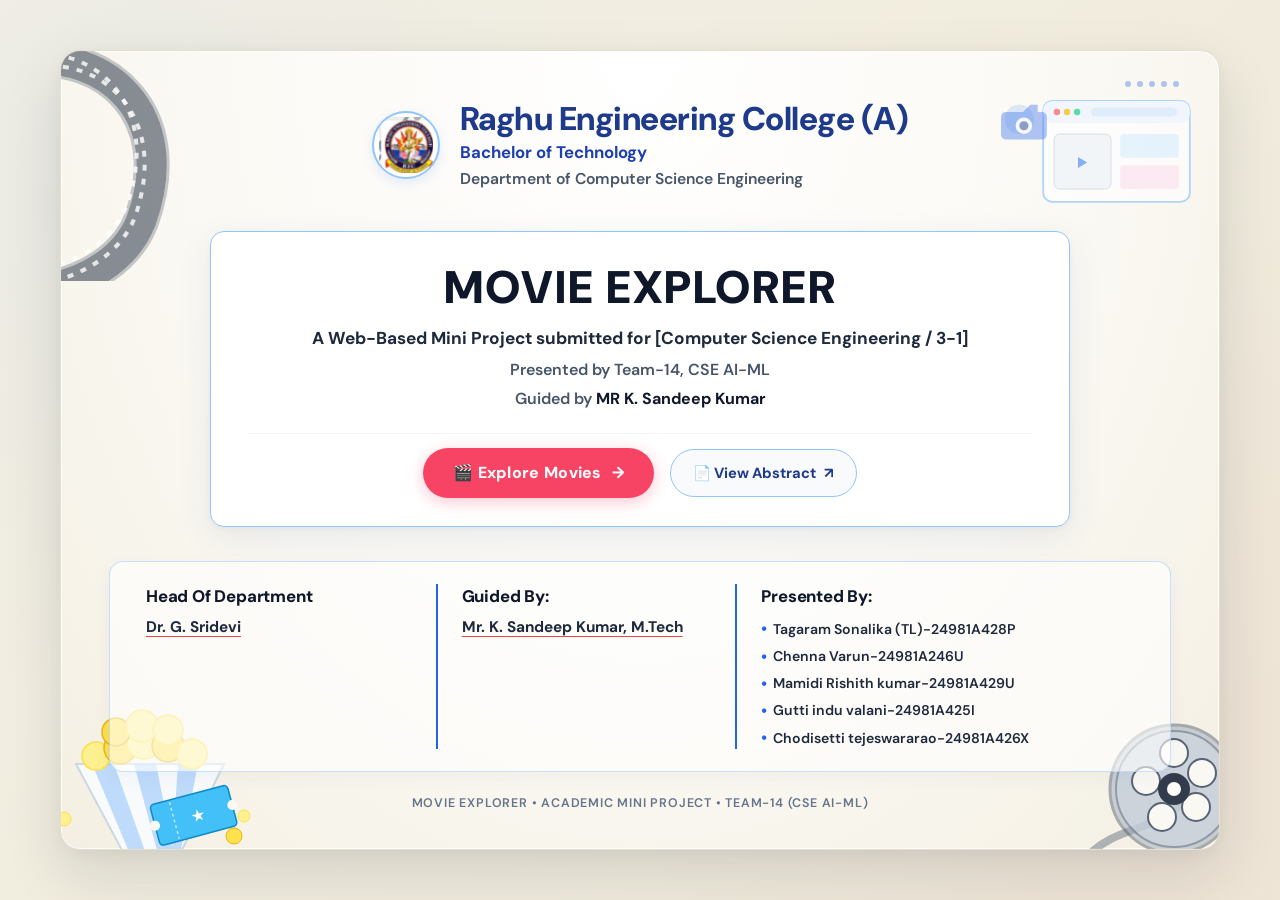
==== commit 685d48bb: "Update index1.html" ====
--- a/index1.html
+++ b/index1.html
@@ -202,7 +202,7 @@
             <li class="team-member-item">Tagaram Sonalika (TL)-24981A428P</li>
             <li class="team-member-item">Chenna Varun-24981A246U</li>
             <li class="team-member-item">Mamidi Rishith kumar-24981A429U</li>
-            <li class="team-member-item">Gutti indu valani-24981A424Y</li>
+            <li class="team-member-item">Gutti indu valani-24981A425I</li>
             <li class="team-member-item">Chodisetti tejeswararao-24981A426X</li>
           </ul>
         </div>
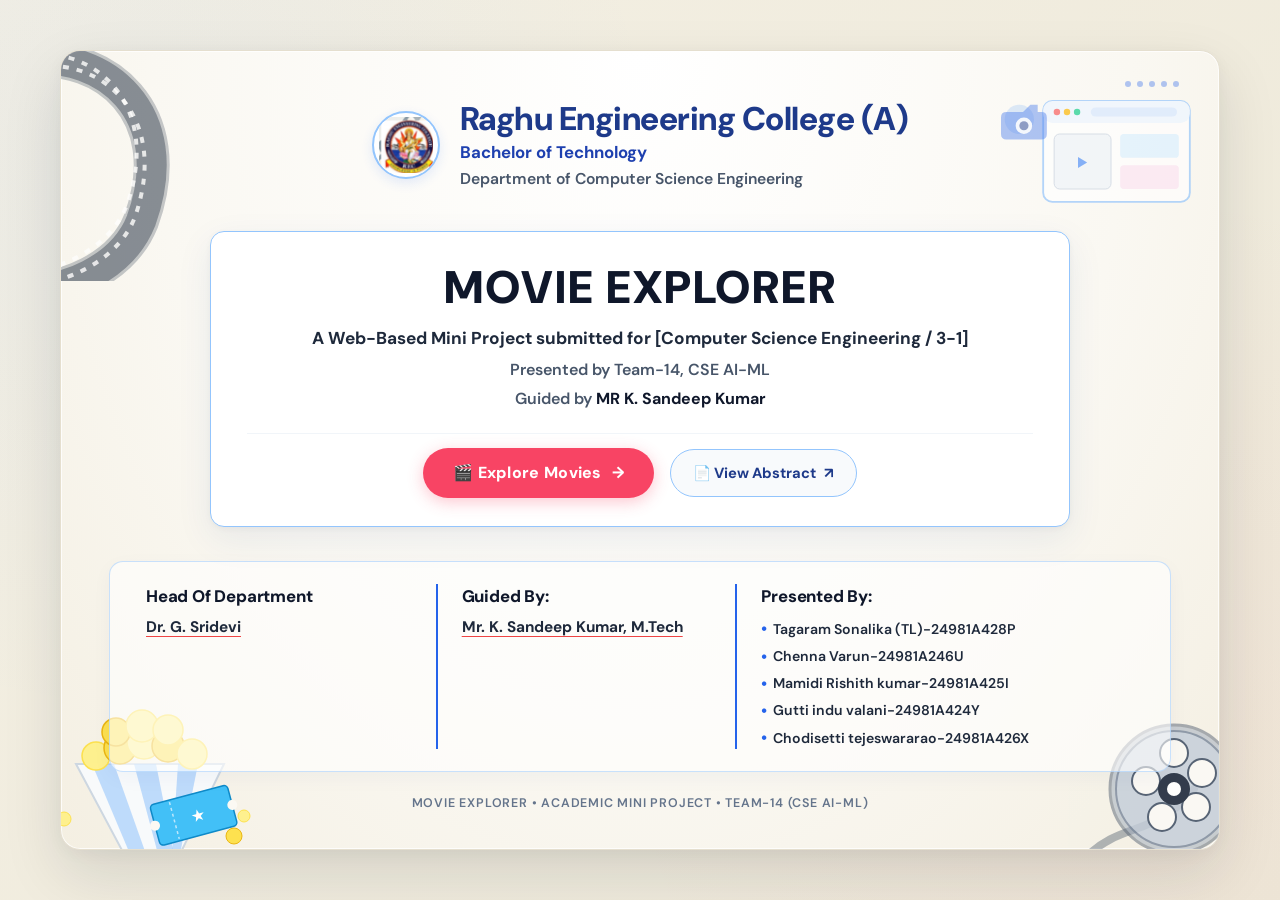
==== commit dd6f0c91: "Update team member IDs in index1.html" ====
--- a/index1.html
+++ b/index1.html
@@ -201,8 +201,8 @@
           <ul class="team-roster-list" aria-label="Team Members">
             <li class="team-member-item">Tagaram Sonalika (TL)-24981A428P</li>
             <li class="team-member-item">Chenna Varun-24981A246U</li>
-            <li class="team-member-item">Mamidi Rishith kumar-24981A429U</li>
-            <li class="team-member-item">Gutti indu valani-24981A425I</li>
+            <li class="team-member-item">Mamidi Rishith kumar-24981A425I</li>
+            <li class="team-member-item">Gutti indu valani-24981A424Y</li>
             <li class="team-member-item">Chodisetti tejeswararao-24981A426X</li>
           </ul>
         </div>
